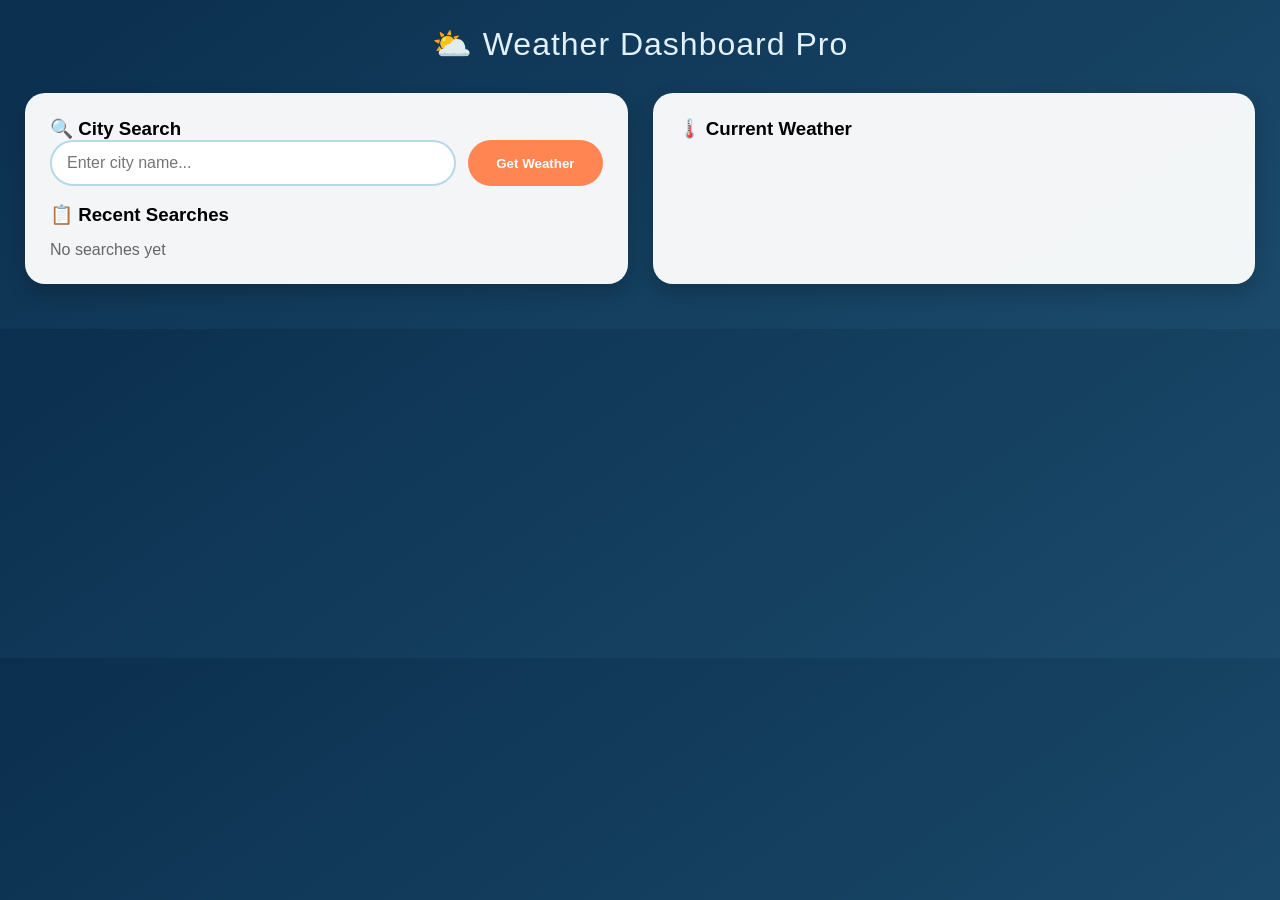
==== assignment2/index.html @ 5f9122fe "Add files via upload" ====
<!DOCTYPE html>
<html lang="en">

<head>
    <meta charset="UTF-8">
    <title>Weather Dashboard Pro</title>
    <meta name="viewport" content="width=device-width, initial-scale=1.0">

    <style>
        * {
            margin: 0;
            padding: 0;
            box-sizing: border-box;
        }

        body {
            font-family: 'Segoe UI', Tahoma, Geneva, Verdana, sans-serif;
            background: linear-gradient(145deg, #0B2F4E, #1B4A6B);
            padding: 25px;
        }

        .container {
            max-width: 1400px;
            margin: auto;
        }

        .dashboard-grid {
            display: flex;
            gap: 25px;
        }

        h1 {
            text-align: center;
            color: #E1F0FA;
            margin-bottom: 30px;
            font-weight: 400;
            letter-spacing: 1px;
        }

        .glass-card {
            background: rgba(255, 255, 255, 0.95);
            border-radius: 20px;
            padding: 25px;
            margin-bottom: 20px;
            width: 100%;
            box-shadow: 0 8px 20px rgba(0,0,0,0.2);
        }

        .search-wrapper {
            display: flex;
            gap: 12px;
        }

        input {
            flex: 1;
            padding: 12px 15px;
            border-radius: 30px;
            border: 2px solid #B8D8E8;
            font-size: 16px;
            outline: none;
        }

        input:focus {
            border-color: #FF8552;
        }

        button {
            padding: 12px 28px;
            background: #FF8552;
            color: #fff;
            border: none;
            border-radius: 30px;
            cursor: pointer;
            font-weight: 600;
            transition: 0.2s;
        }

        button:hover {
            background: #e66a35;
            transform: scale(1.02);
        }

        .weather-item {
            display: flex;
            justify-content: space-between;
            padding: 12px 15px;
            border-left: 5px solid #FF8552;
            margin-bottom: 10px;
            background: #f4f9fc;
            border-radius: 0 10px 10px 0;
        }

        .history-panel {
            display: flex;
            flex-wrap: wrap;
            gap: 8px;
            margin-top: 15px;
        }

        .history-btn {
            padding: 8px 18px;
            border-radius: 25px;
            background: #E1F0FA;
            color: #0B2F4E;
            border: 1px solid #9BC4D9;
            cursor: pointer;
            transition: 0.15s;
        }

        .history-btn:hover {
            background: #FF8552;
            color: white;
            border-color: #FF8552;
        }

        @media (max-width:700px) {
            .dashboard-grid {
                flex-direction: column;
            }
        }
    </style>
</head>

<body>
    <div class="container">

        <h1>⛅ Weather Dashboard Pro</h1>

        <div class="dashboard-grid">
            <div class="glass-card">
                <h3>🔍 City Search</h3>
                <div class="search-wrapper">
                    <input id="cityInput" placeholder="Enter city name...">
                    <button id="searchBtn">Get Weather</button>
                </div>
                <br>
                <h3>📋 Recent Searches</h3>
                <div class="history-panel" id="history"></div>
            </div>

            <div class="glass-card">
                <h3>🌡️ Current Weather</h3>
                <div id="weather"></div>
            </div>
        </div>

    </div>

    <script>
        const API_KEY = "0f7fd5ed6ce14727aeb93d3ca3db20fa";
        
        const weatherBox = document.getElementById("weather");
        const historyBox = document.getElementById("history");
        
        // Store search history in localStorage
        let searchHistory = JSON.parse(localStorage.getItem('weatherSearches')) || [];

        async function getWeather(city) {
            const res = await fetch(
                `https://api.openweathermap.org/data/2.5/weather?q=${city}&appid=${API_KEY}&units=metric`
            );
            if (!res.ok) {
                alert("City not found. Please check the name.");
                throw new Error("City not found");
            }
            const data = await res.json();
            return data;
        }

        document.getElementById("searchBtn").onclick = () => {
            const city = cityInput.value.trim();
            if (city) {
                search(city);
            }
        };

        function renderWeather(d) {
            weatherBox.innerHTML = `
                <div class="weather-item"><label>📍 City</label><span>${d.name}, ${d.sys.country}</span></div>
                <div class="weather-item"><label>🌡️ Temperature</label><span>${d.main.temp} °C</span></div>
                <div class="weather-item"><label>☁️ Condition</label><span>${d.weather[0].main}</span></div>
                <div class="weather-item"><label>💧 Humidity</label><span>${d.main.humidity}%</span></div>
                <div class="weather-item"><label>💨 Wind</label><span>${d.wind.speed} m/s</span></div>
            `;
        }

        function saveHistory(city) {
            // Add to history if not already present
            if (!searchHistory.includes(city)) {
                searchHistory.unshift(city);
                // Keep only last 6 searches
                if (searchHistory.length > 6) {
                    searchHistory.pop();
                }
                localStorage.setItem('weatherSearches', JSON.stringify(searchHistory));
            }
            showHistory();
        }

        function showHistory() {
            if (searchHistory.length === 0) {
                historyBox.innerHTML = '<p style="color:#666;">No searches yet</p>';
                return;
            }
            
            let html = '';
            searchHistory.forEach(city => {
                html += `<button class="history-btn" onclick="search('${city}')">${city}</button>`;
            });
            historyBox.innerHTML = html;
        }

        async function search(city) {
            weatherBox.innerHTML = '<p style="color:#666;">Loading...</p>';
            try {
                const data = await getWeather(city);
                renderWeather(data);
                saveHistory(data.name);
                cityInput.value = ''; // Clear input after search
            } catch (error) {
                weatherBox.innerHTML = `<p style="color:#d9534f;">❌ ${error.message}</p>`;
            }
        }
       
        cityInput.addEventListener("keydown", (e) => {
            if (e.key === "Enter") {
                const city = cityInput.value.trim();
                if (city) {
                    search(city);
                }
            }
        });

        // Load history on page load
        showHistory();
    </script>
</body>

</html>
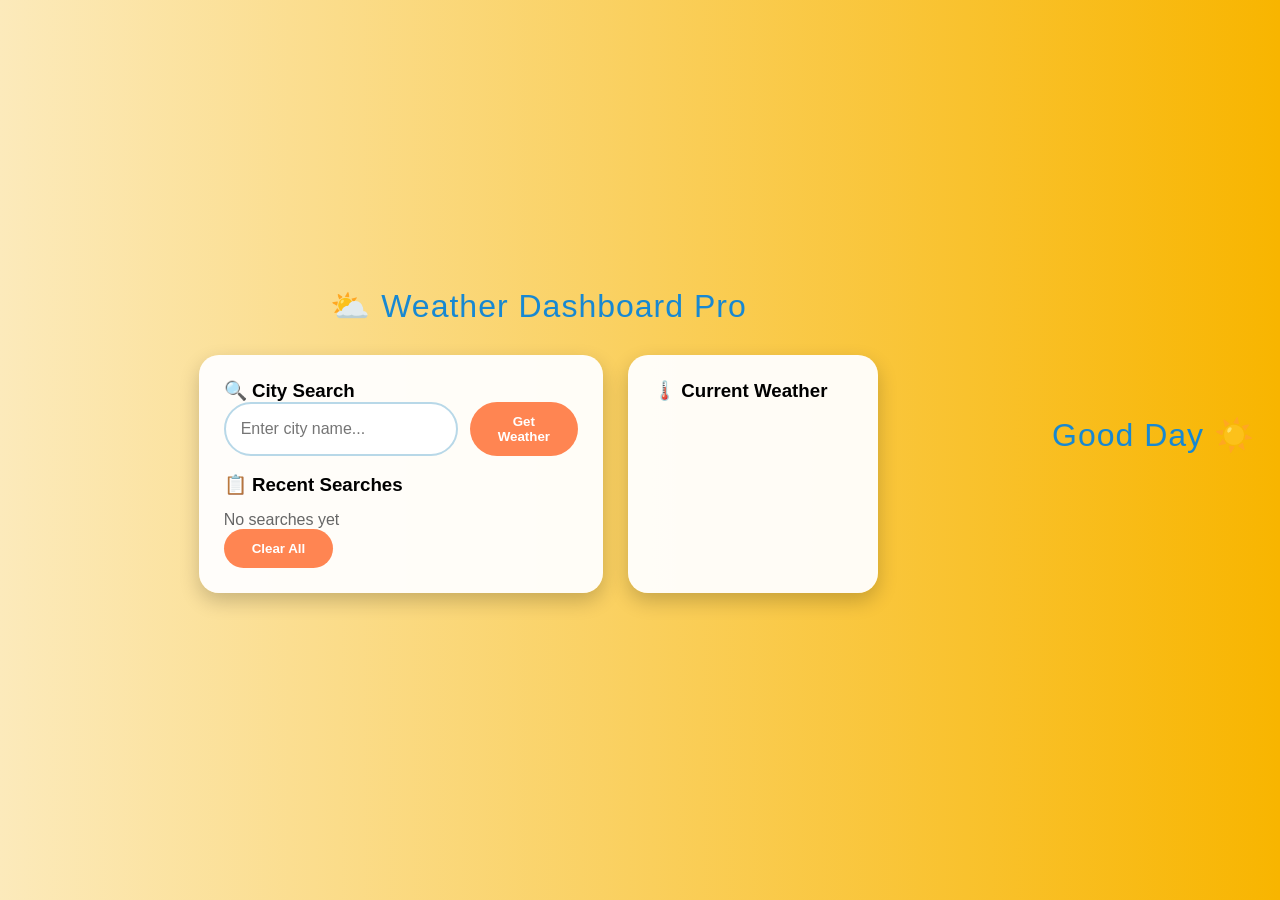
==== commit 75431321: "index.html" ====
--- a/assignment2/index.html
+++ b/assignment2/index.html
@@ -15,7 +15,7 @@
 
         body {
             font-family: 'Segoe UI', Tahoma, Geneva, Verdana, sans-serif;
-            background: linear-gradient(145deg, #0B2F4E, #1B4A6B);
+            background: linear-gradient(145deg, #0e0e0d, #0e0e0e);
             padding: 25px;
         }
 
@@ -31,7 +31,7 @@
 
         h1 {
             text-align: center;
-            color: #E1F0FA;
+            color: #1788d2;
             margin-bottom: 30px;
             font-weight: 400;
             letter-spacing: 1px;
@@ -44,6 +44,7 @@
             margin-bottom: 20px;
             width: 100%;
             box-shadow: 0 8px 20px rgba(0,0,0,0.2);
+            color: black;
         }
 
         .search-wrapper {
@@ -118,6 +119,16 @@
                 flex-direction: column;
             }
         }
+
+        body {
+  margin: 0;
+  height: 100vh;
+  display: flex;
+  justify-content: center;
+  align-items: center;
+  font-family: sans-serif;
+  transition: 0.5s;
+}
     </style>
 </head>
 
@@ -136,7 +147,8 @@
                 <br>
                 <h3>📋 Recent Searches</h3>
                 <div class="history-panel" id="history"></div>
-            </div>
+                <button class="extra-btn" onclick="clearHistory()">Clear All</button>
+                </div>
 
             <div class="glass-card">
                 <h3>🌡️ Current Weather</h3>
@@ -145,9 +157,12 @@
         </div>
 
     </div>
+    <body id="body">
+  <h1 id="greet"></h1>
+</body>
 
     <script>
-        const API_KEY = "0f7fd5ed6ce14727aeb93d3ca3db20fa";
+        const API_KEY = "5de65de81c868557011361edcfa219ba";
         
         const weatherBox = document.getElementById("weather");
         const historyBox = document.getElementById("history");
@@ -210,6 +225,12 @@
             historyBox.innerHTML = html;
         }
 
+        function clearHistory() {
+    localStorage.removeItem("weatherSearches");
+    searchHistory = [];
+    showHistory();
+}
+
         async function search(city) {
             weatherBox.innerHTML = '<p style="color:#666;">Loading...</p>';
             try {
@@ -233,7 +254,29 @@
 
         // Load history on page load
         showHistory();
+
+        function setDayNightMode() {
+  const hour = new Date().getHours();
+  const body = document.getElementById("body");
+  const greet = document.getElementById("greet");
+
+  if (hour >= 6 && hour < 18) {
+    body.style.background = "linear-gradient(to right, #fceabb, #f8b500)";
+    body.style.color = "black";
+    greet.innerText = "Good Day ☀️";
+  } else {
+    body.style.background = "linear-gradient(to right, #141e30, #243b55)";
+    body.style.color = "white";
+    greet.innerText = "Good Night 🌙";
+  }
+}
+
+setDayNightMode();
+
+setInterval(setDayNightMode, 600);
+
+
     </script>
 </body>
 
-</html>+</html>
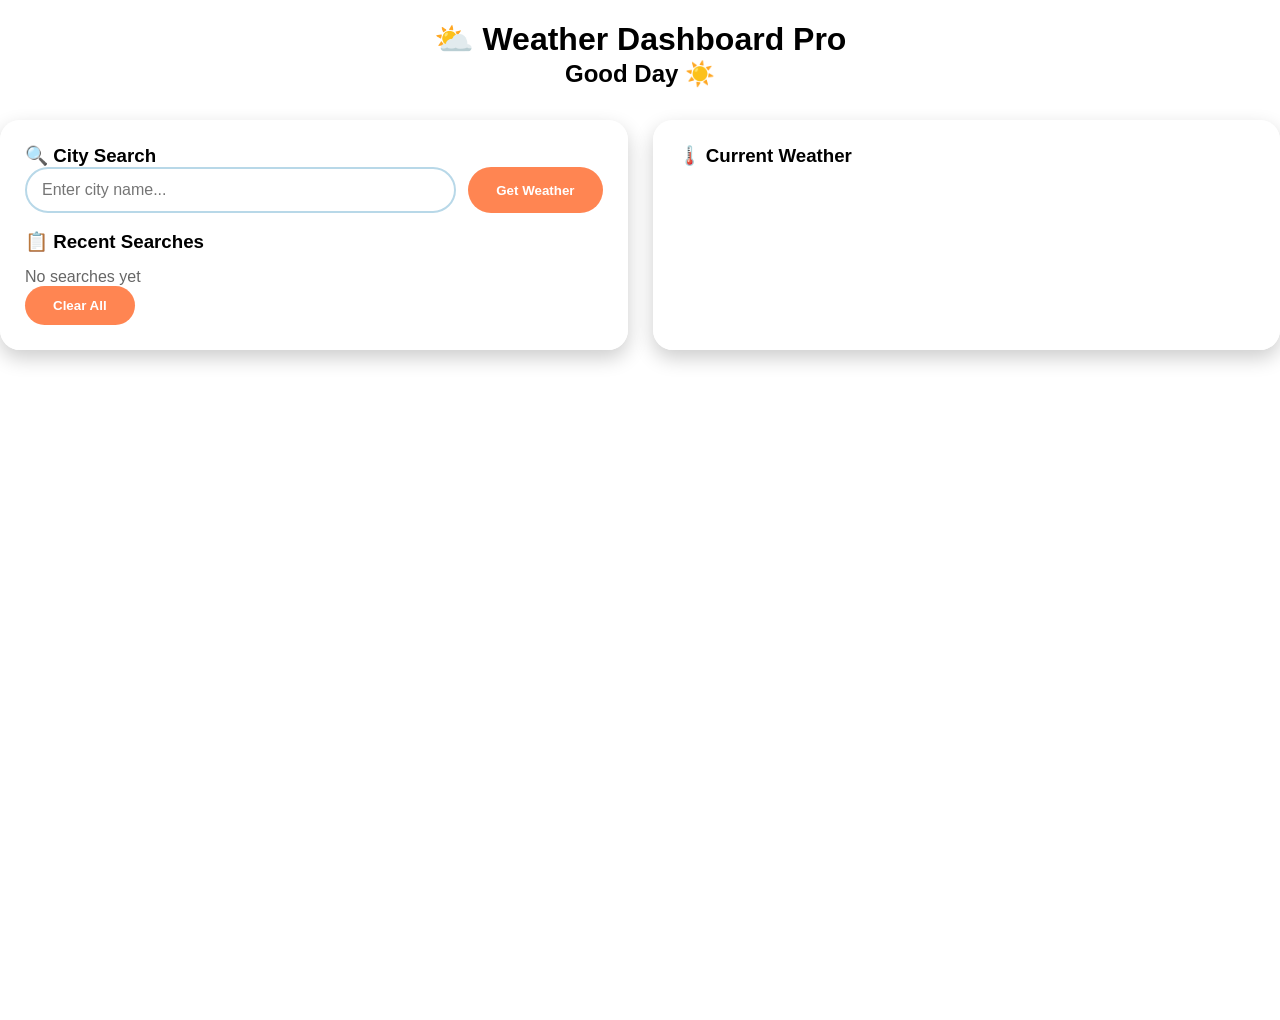
==== commit 550d7eb4: "Add files via upload" ====
--- a/assignment2/index.html
+++ b/assignment2/index.html
@@ -14,27 +14,41 @@
         }
 
         body {
+            margin: 0;
+            height: 100vh;
             font-family: 'Segoe UI', Tahoma, Geneva, Verdana, sans-serif;
-            background: linear-gradient(145deg, #0e0e0d, #0e0e0e);
-            padding: 25px;
+            background: url('./image/bg.webp') no-repeat center center/cover;
         }
 
         .container {
             max-width: 1400px;
             margin: auto;
+            margin-top: 120px; /* thoda niche push for layout */
         }
 
         .dashboard-grid {
             display: flex;
             gap: 25px;
+            justify-content: center;
         }
 
         h1 {
+            position: absolute;
+            top: 20px;
+            left: 50%;
+            transform: translateX(-50%);
+            color: black;
+            font-weight: bold;
             text-align: center;
-            color: #1788d2;
-            margin-bottom: 30px;
-            font-weight: 400;
-            letter-spacing: 1px;
+        }
+
+        #greet {
+            position: absolute;
+            top: 60px;
+            left: 50%;
+            transform: translateX(-50%);
+            color: black;
+            font-weight: bold;
         }
 
         .glass-card {
@@ -119,23 +133,15 @@
                 flex-direction: column;
             }
         }
-
-        body {
-  margin: 0;
-  height: 100vh;
-  display: flex;
-  justify-content: center;
-  align-items: center;
-  font-family: sans-serif;
-  transition: 0.5s;
-}
     </style>
 </head>
 
-<body>
+<body id="body">
+
+    <h1>⛅ Weather Dashboard Pro</h1>
+    <h2 id="greet"></h2>
+
     <div class="container">
-
-        <h1>⛅ Weather Dashboard Pro</h1>
 
         <div class="dashboard-grid">
             <div class="glass-card">
@@ -148,7 +154,7 @@
                 <h3>📋 Recent Searches</h3>
                 <div class="history-panel" id="history"></div>
                 <button class="extra-btn" onclick="clearHistory()">Clear All</button>
-                </div>
+            </div>
 
             <div class="glass-card">
                 <h3>🌡️ Current Weather</h3>
@@ -157,9 +163,6 @@
         </div>
 
     </div>
-    <body id="body">
-  <h1 id="greet"></h1>
-</body>
 
     <script>
         const API_KEY = "5de65de81c868557011361edcfa219ba";
@@ -167,7 +170,6 @@
         const weatherBox = document.getElementById("weather");
         const historyBox = document.getElementById("history");
         
-        // Store search history in localStorage
         let searchHistory = JSON.parse(localStorage.getItem('weatherSearches')) || [];
 
         async function getWeather(city) {
@@ -178,15 +180,12 @@
                 alert("City not found. Please check the name.");
                 throw new Error("City not found");
             }
-            const data = await res.json();
-            return data;
+            return await res.json();
         }
 
         document.getElementById("searchBtn").onclick = () => {
             const city = cityInput.value.trim();
-            if (city) {
-                search(city);
-            }
+            if (city) search(city);
         };
 
         function renderWeather(d) {
@@ -200,13 +199,9 @@
         }
 
         function saveHistory(city) {
-            // Add to history if not already present
             if (!searchHistory.includes(city)) {
                 searchHistory.unshift(city);
-                // Keep only last 6 searches
-                if (searchHistory.length > 6) {
-                    searchHistory.pop();
-                }
+                if (searchHistory.length > 6) searchHistory.pop();
                 localStorage.setItem('weatherSearches', JSON.stringify(searchHistory));
             }
             showHistory();
@@ -218,18 +213,16 @@
                 return;
             }
             
-            let html = '';
-            searchHistory.forEach(city => {
-                html += `<button class="history-btn" onclick="search('${city}')">${city}</button>`;
-            });
-            historyBox.innerHTML = html;
+            historyBox.innerHTML = searchHistory
+                .map(city => `<button class="history-btn" onclick="search('${city}')">${city}</button>`)
+                .join('');
         }
 
         function clearHistory() {
-    localStorage.removeItem("weatherSearches");
-    searchHistory = [];
-    showHistory();
-}
+            localStorage.removeItem("weatherSearches");
+            searchHistory = [];
+            showHistory();
+        }
 
         async function search(city) {
             weatherBox.innerHTML = '<p style="color:#666;">Loading...</p>';
@@ -237,46 +230,35 @@
                 const data = await getWeather(city);
                 renderWeather(data);
                 saveHistory(data.name);
-                cityInput.value = ''; // Clear input after search
+                cityInput.value = '';
             } catch (error) {
                 weatherBox.innerHTML = `<p style="color:#d9534f;">❌ ${error.message}</p>`;
             }
         }
-       
+
         cityInput.addEventListener("keydown", (e) => {
             if (e.key === "Enter") {
                 const city = cityInput.value.trim();
-                if (city) {
-                    search(city);
-                }
+                if (city) search(city);
             }
         });
 
-        // Load history on page load
         showHistory();
 
         function setDayNightMode() {
-  const hour = new Date().getHours();
-  const body = document.getElementById("body");
-  const greet = document.getElementById("greet");
-
-  if (hour >= 6 && hour < 18) {
-    body.style.background = "linear-gradient(to right, #fceabb, #f8b500)";
-    body.style.color = "black";
-    greet.innerText = "Good Day ☀️";
-  } else {
-    body.style.background = "linear-gradient(to right, #141e30, #243b55)";
-    body.style.color = "white";
-    greet.innerText = "Good Night 🌙";
-  }
-}
-
-setDayNightMode();
-
-setInterval(setDayNightMode, 600);
-
-
+            const hour = new Date().getHours();
+            const greet = document.getElementById("greet");
+
+            if (hour >= 6 && hour < 18) {
+                greet.innerText = "Good Day ☀️";
+            } else {
+                greet.innerText = "Good Night 🌙";
+            }
+        }
+
+        setDayNightMode();
+        setInterval(setDayNightMode, 600);
     </script>
+
 </body>
-
-</html>
+</html>
